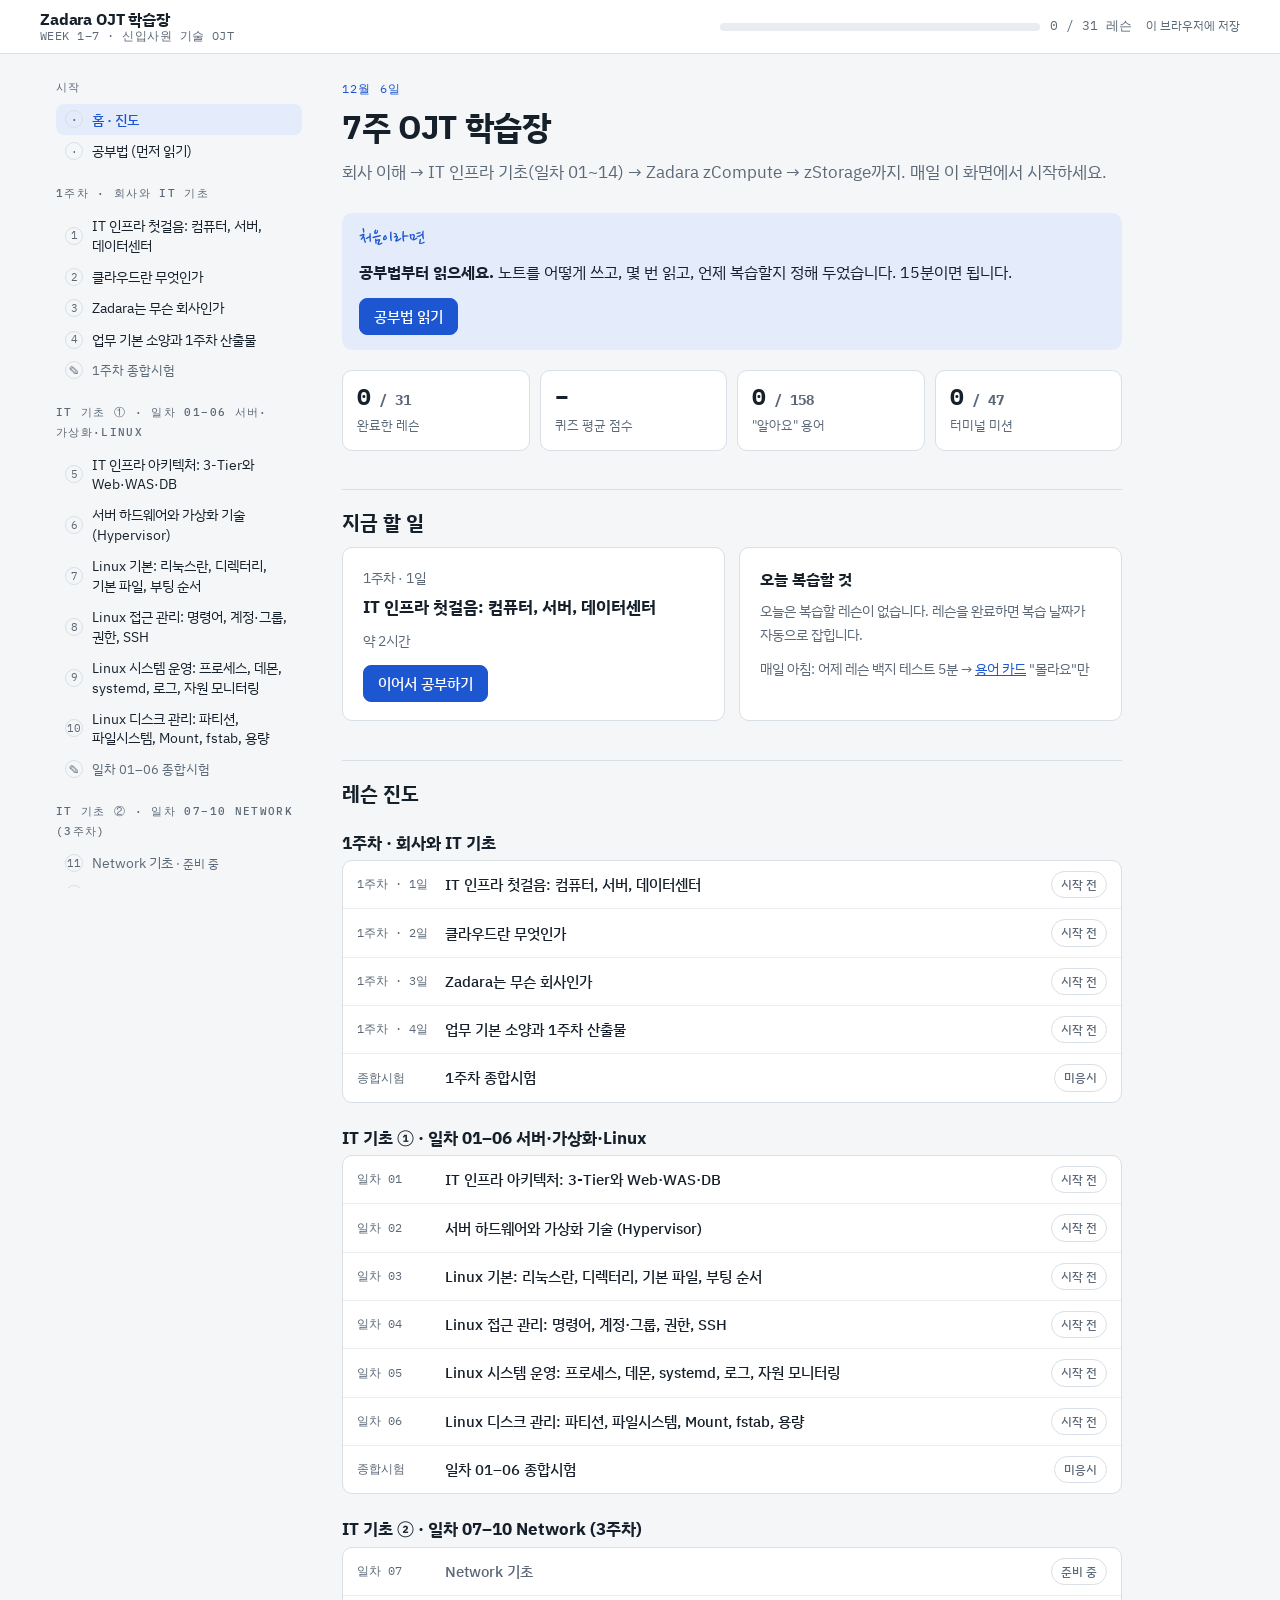
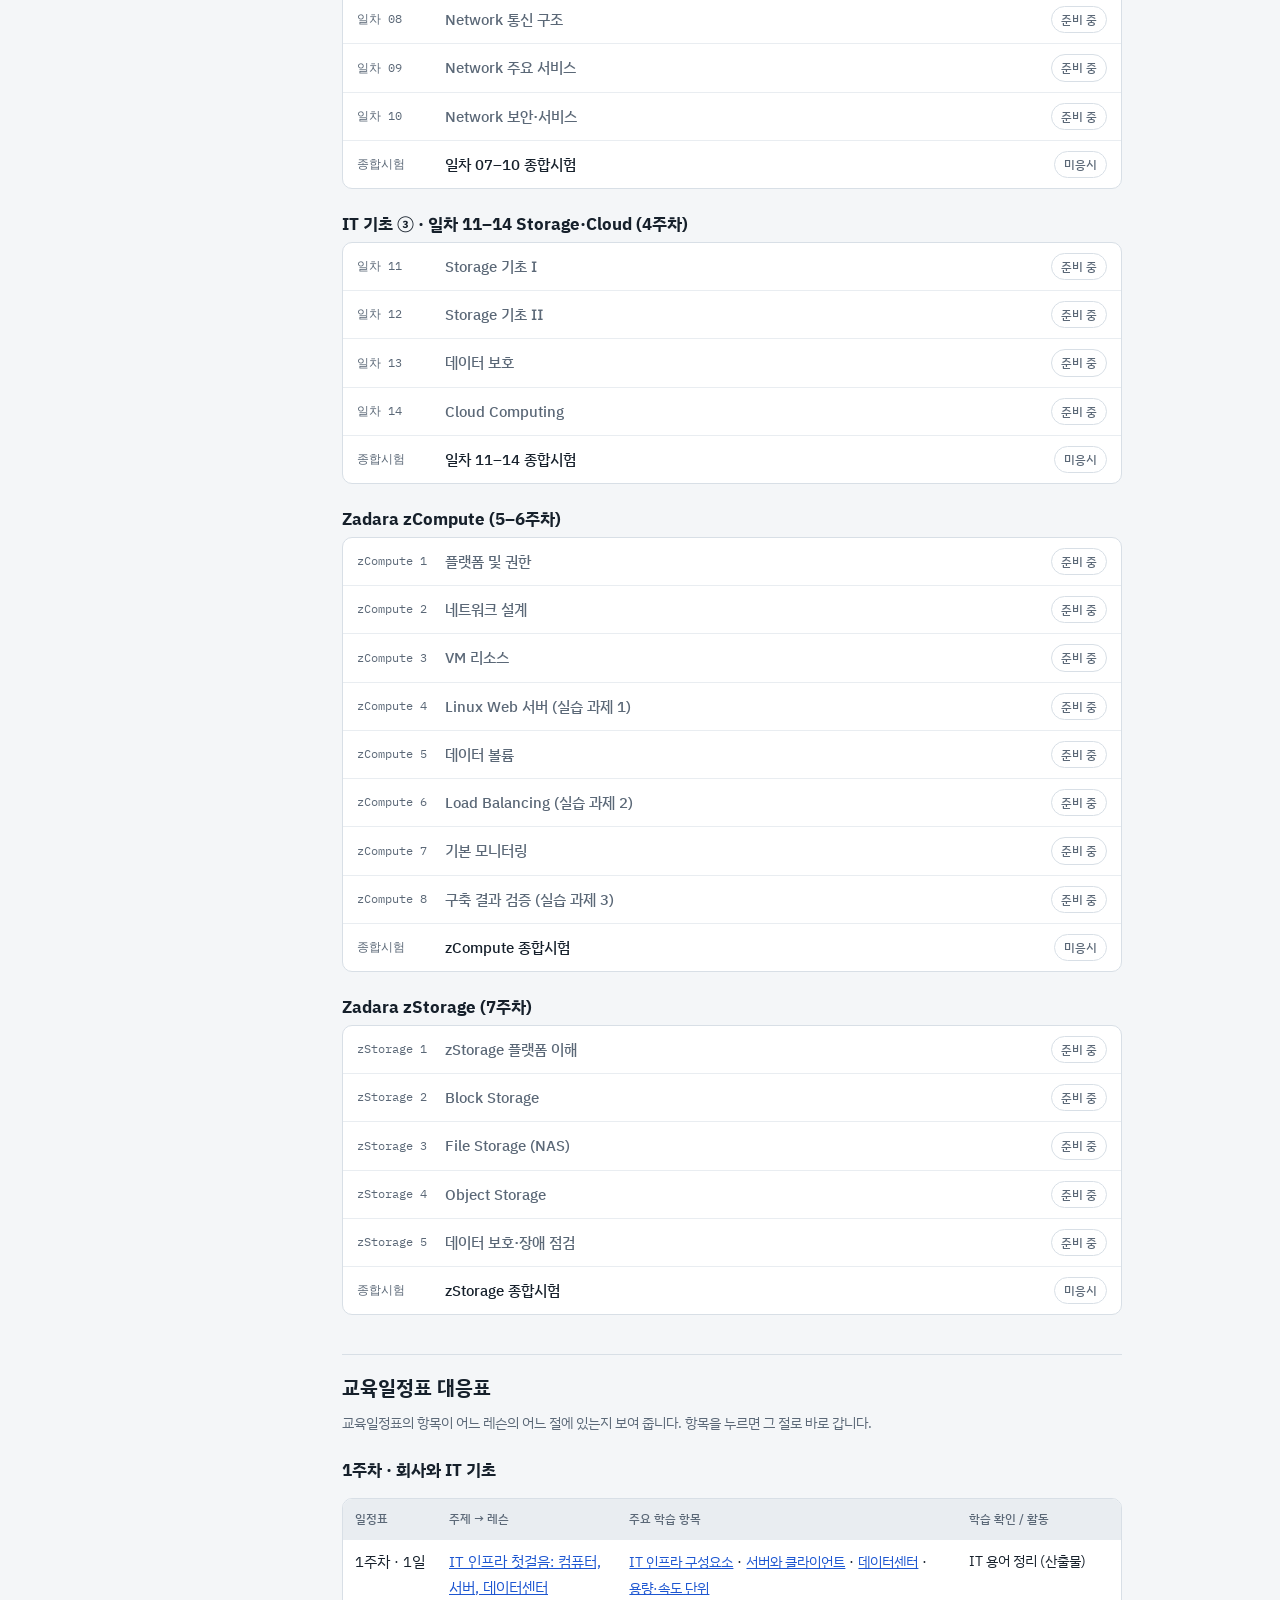
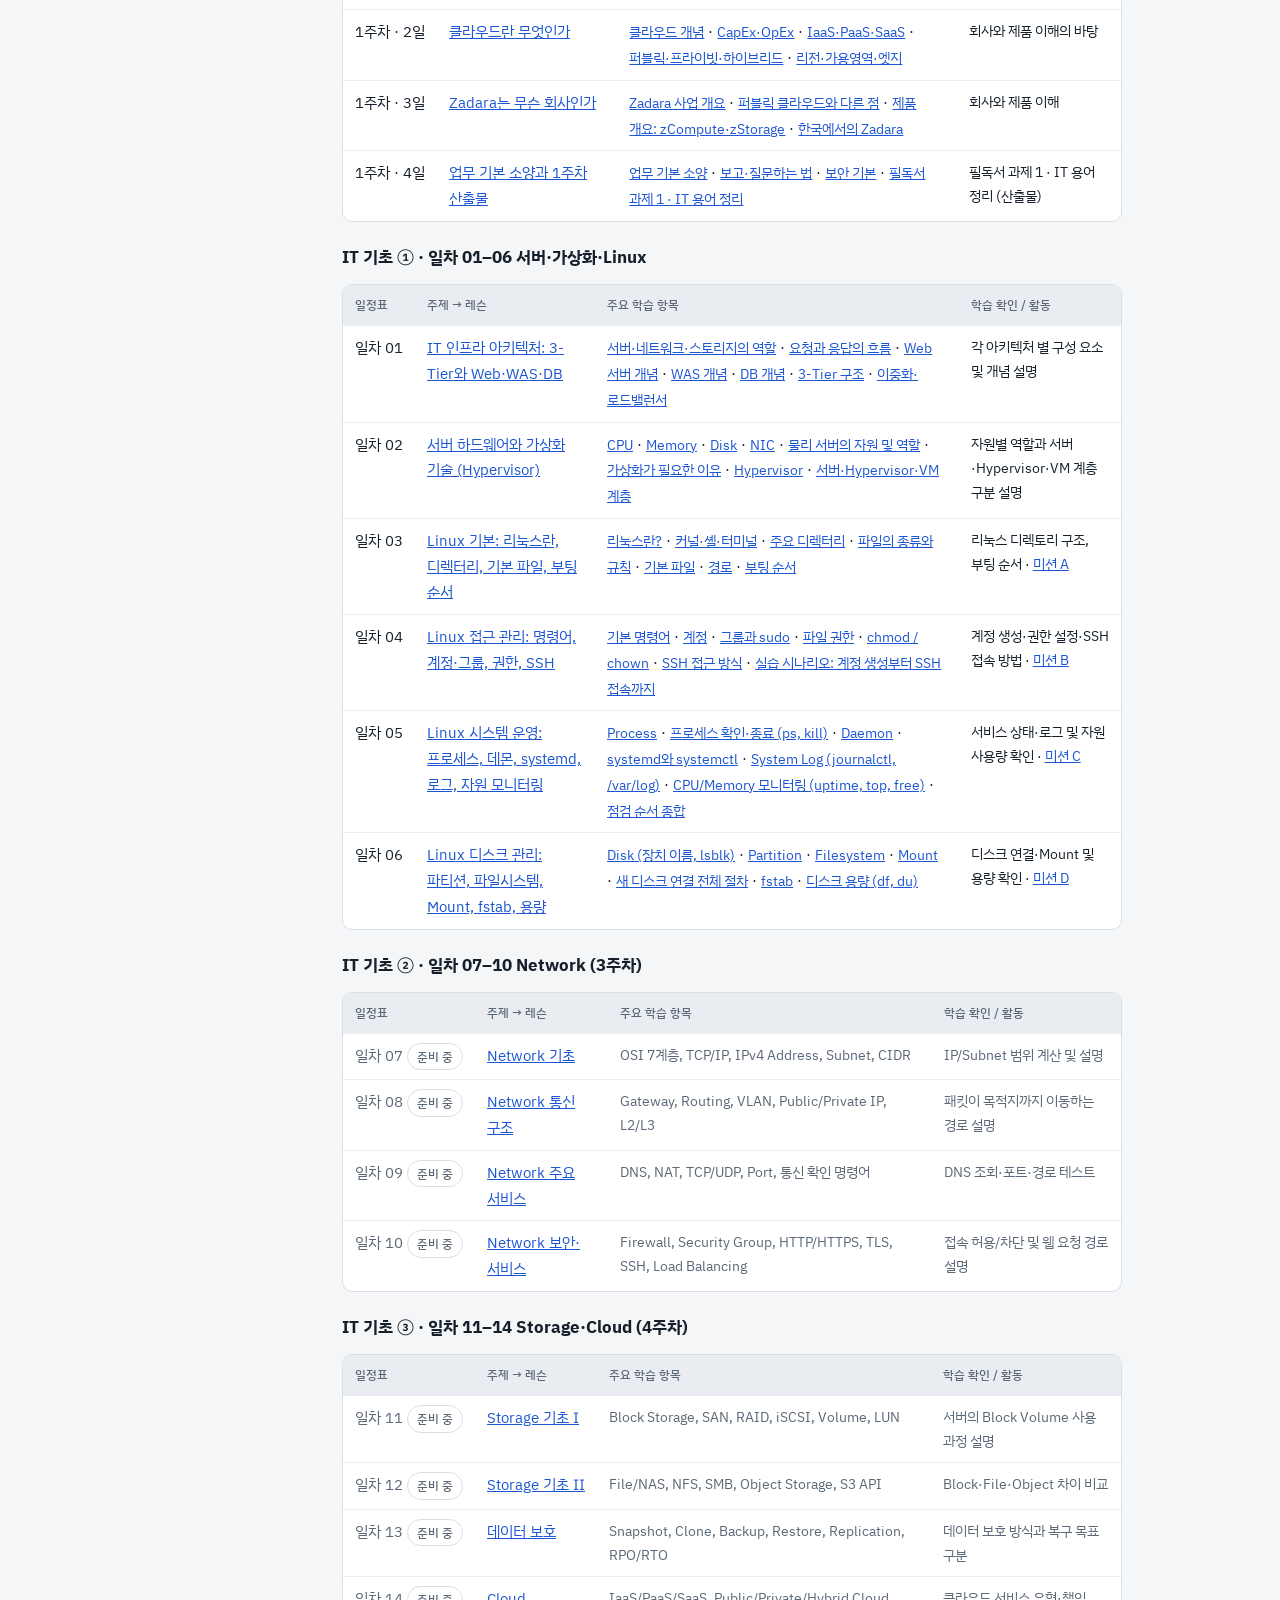
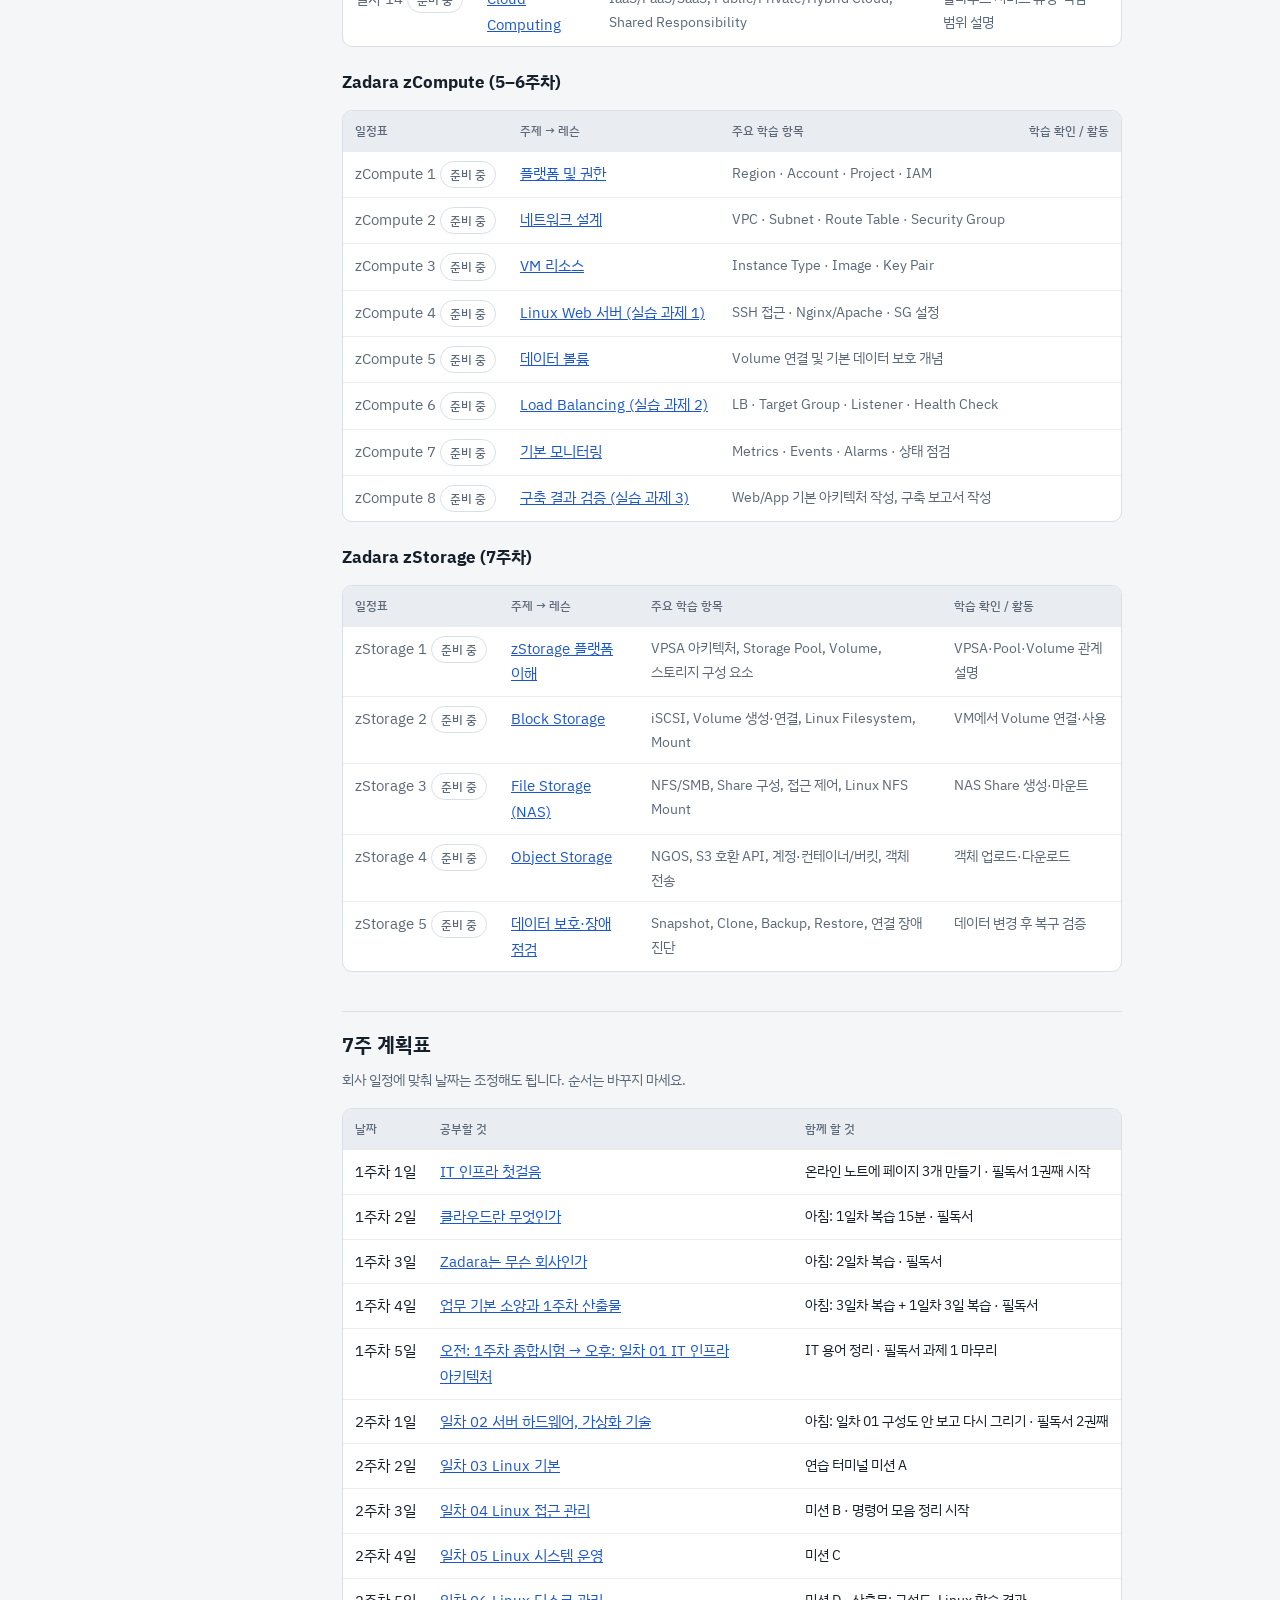
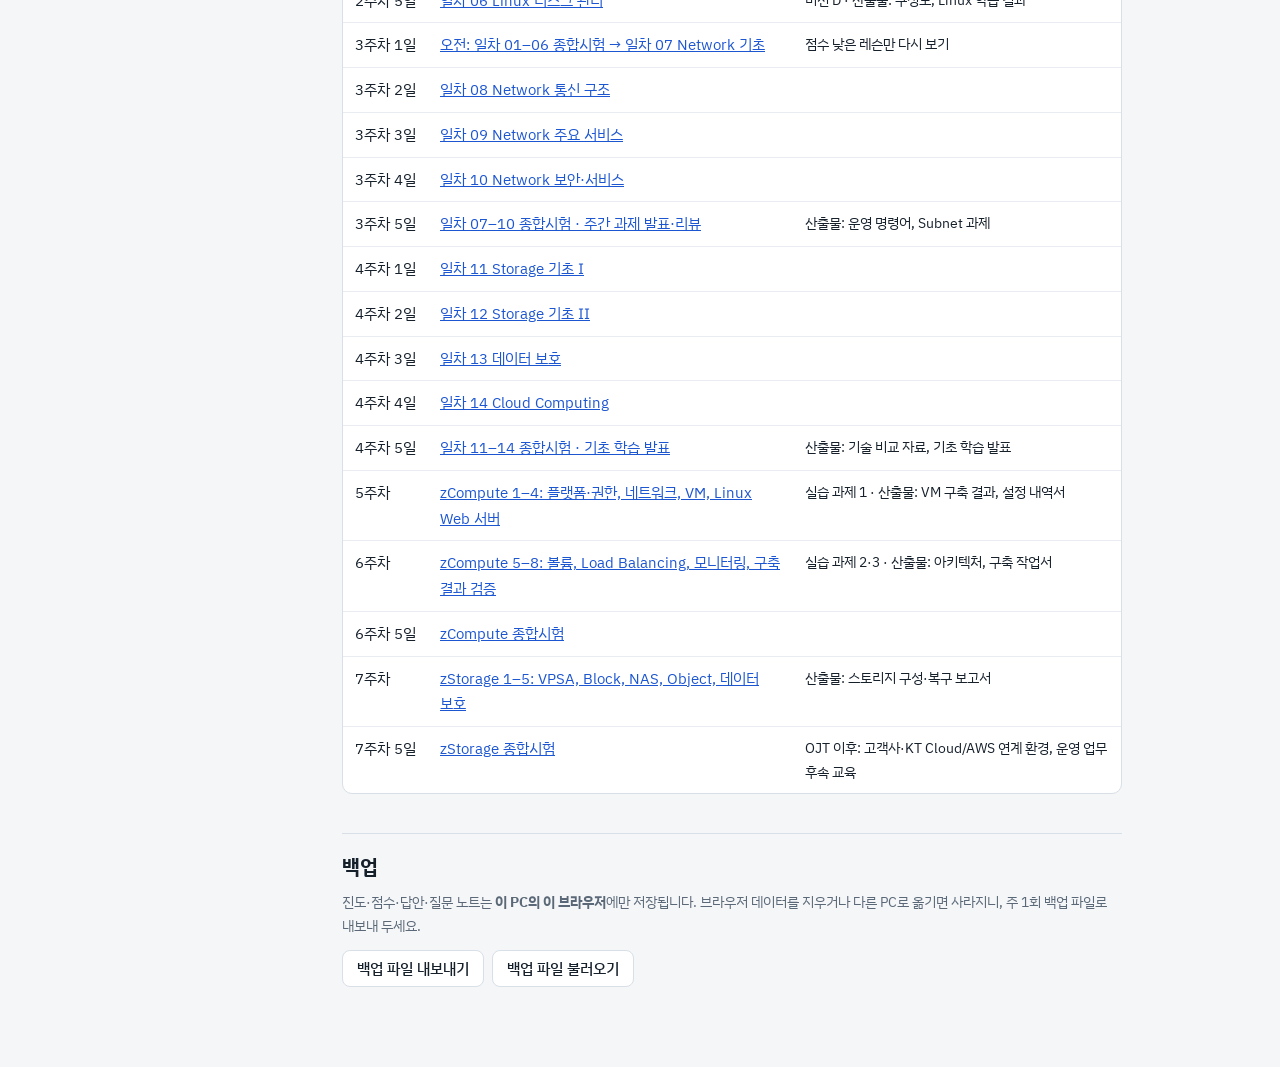
==== index.html @ 8704a00e "1단계: 7주 학습 앱 골격과 기존 레슨 10개 이전 - index.html + app/(core, home, lesson, cards, exam, qnote, widgets, t" ====
<!doctype html>
<html lang="ko">
<head>
<meta charset="utf-8">
<meta name="viewport" content="width=device-width,initial-scale=1,viewport-fit=cover">
<title>Zadara OJT 학습장</title>
<link rel="preconnect" href="https://fonts.googleapis.com">
<link rel="stylesheet" href="https://fonts.googleapis.com/css2?family=IBM+Plex+Sans+KR:wght@400;500;700&family=IBM+Plex+Mono:wght@400;500;600&family=Nanum+Pen+Script&display=swap">
<link rel="stylesheet" href="app/styles.css">
</head>
<body>
<header class="top"><div class="top-in">
  <div class="brand"><b>Zadara OJT 학습장</b><span>WEEK 1–7 · 신입사원 기술 OJT</span></div>
  <div class="prog"><div class="bar" aria-hidden="true"><i id="pbar" style="width:0%"></i></div><span class="prog-num" id="pnum">0 레슨</span></div>
  <span class="sync" id="sync">이 브라우저에 저장</span>
  <button class="menu-btn" id="menuBtn" aria-expanded="false" aria-controls="nav">목차</button>
</div></header>
<div class="shell">
  <nav id="nav" aria-label="목차"></nav>
  <main id="view"><p class="muted">불러오는 중…</p></main>
</div>
<div class="toast" id="toast" role="status" aria-live="polite"></div>

<!-- 내용: 커리큘럼 정의와 공부법. 레슨 파일(content/lessons/*.js)은 core.js가 순서대로 불러옵니다. -->
<script src="content/curriculum.js"></script>
<script src="content/guide.js"></script>
<!-- 앱 코드 -->
<script src="app/core.js"></script>
<script src="app/widgets.js"></script>
<script src="app/home.js"></script>
<script src="app/lesson.js"></script>
<script src="app/cards.js"></script>
<script src="app/exam.js"></script>
<script src="app/qnote.js"></script>
<script src="app/terminal.js"></script>
</body>
</html>
---- app/styles.css ----
/* Layout: 학습 노트 콘셉트. 왼쪽 목차(레슨 진도), 오른쪽 본문 노트. 형광펜(노랑)은 '외울 것', 파란 펜은 '내 손으로 할 것'. */
:root{
  --paper:#F4F6F8; --card:#FFFFFF; --ink:#16202B; --muted:#5B6877; --line:#D8DFE6; --line-2:#E9EDF1;
  --accent:#1D56D1; --accent-ink:#FFFFFF; --accent-soft:#E4ECFB;
  --hl:#FFE45A; --hl-soft:rgba(255,228,90,.55);
  --good:#177A43; --good-soft:#E2F3E9; --warn:#9A6100; --warn-soft:#FBF0D9; --bad:#B83236; --bad-soft:#F9E3E3;
  --term-bg:#0E151D; --term-fg:#D5E1EC; --term-dim:#7F90A2; --term-green:#7AD58C; --term-blue:#7FB0FF; --term-red:#FF8A80; --term-yellow:#F3D36B;
  --f-body:"IBM Plex Sans KR","Apple SD Gothic Neo","Malgun Gothic",system-ui,sans-serif;
  --f-mono:"IBM Plex Mono",ui-monospace,"SFMono-Regular",Consolas,monospace;
  --f-pen:"Nanum Pen Script","IBM Plex Sans KR",cursive;
  --r:10px;
}
@media (prefers-color-scheme: dark){:root:not([data-theme="light"]){
  --paper:#10151B; --card:#171E26; --ink:#E3E9EF; --muted:#9AA7B5; --line:#2A3542; --line-2:#212A35;
  --accent:#86A9FF; --accent-ink:#0B1220; --accent-soft:#1C2942;
  --hl:#E9C93A; --hl-soft:rgba(233,201,58,.30);
  --good:#6FCF95; --good-soft:#15301F; --warn:#E3B565; --warn-soft:#352A14; --bad:#FF8F8F; --bad-soft:#3A1B1C;
  color-scheme:dark;
}}
:root[data-theme="dark"]{
  --paper:#10151B; --card:#171E26; --ink:#E3E9EF; --muted:#9AA7B5; --line:#2A3542; --line-2:#212A35;
  --accent:#86A9FF; --accent-ink:#0B1220; --accent-soft:#1C2942;
  --hl:#E9C93A; --hl-soft:rgba(233,201,58,.30);
  --good:#6FCF95; --good-soft:#15301F; --warn:#E3B565; --warn-soft:#352A14; --bad:#FF8F8F; --bad-soft:#3A1B1C;
  color-scheme:dark;
}
*{box-sizing:border-box}
html,body{background:var(--paper)}
body{color:var(--ink);font-family:var(--f-body);font-size:15.5px;line-height:1.75;-webkit-font-smoothing:antialiased;word-break:keep-all;overflow-wrap:anywhere}
body::before{content:"";position:fixed;inset:0 0 auto;height:env(safe-area-inset-top,0px);z-index:30;background:var(--card)}
a{color:var(--accent)}
:focus-visible{outline:2px solid var(--accent);outline-offset:2px;border-radius:4px}
button{font:inherit;color:inherit;cursor:pointer}
code,kbd,pre{font-family:var(--f-mono);font-size:.92em}
code{background:var(--line-2);padding:.08em .38em;border-radius:5px}
mark{background:linear-gradient(transparent 52%,var(--hl-soft) 52%);color:inherit;padding:0 .1em}
h1,h2,h3{line-height:1.35;text-wrap:balance;margin:0}
h1{font-size:clamp(1.55rem,1.2rem + 1.4vw,2.05rem);font-weight:700;letter-spacing:-.01em}
h2{font-size:1.28rem;font-weight:700;margin-top:2.4rem;margin-bottom:.6rem;padding-top:1.2rem;border-top:1px solid var(--line)}
h3{font-size:1.05rem;font-weight:700;margin-top:1.5rem;margin-bottom:.3rem}
p{margin:.55rem 0}
ul,ol{padding-left:1.25rem;margin:.5rem 0}
li{margin:.22rem 0}
.muted{color:var(--muted)}
.small{font-size:.86rem}
.mono{font-family:var(--f-mono)}

/* top bar */
.top{position:sticky;top:env(safe-area-inset-top,0px);z-index:20;background:var(--card);border-bottom:1px solid var(--line);
  padding-left:max(16px,env(safe-area-inset-left,0px));padding-right:max(16px,env(safe-area-inset-right,0px));padding-block:10px}
.top-in{max-width:1200px;margin:0 auto;display:flex;align-items:center;gap:14px}
.brand{display:flex;flex-direction:column;line-height:1.2;min-width:0}
.brand b{font-size:.98rem;letter-spacing:-.01em}
.brand span{font-size:.74rem;color:var(--muted);font-family:var(--f-mono);letter-spacing:.04em}
.prog{flex:1;display:flex;align-items:center;gap:10px;min-width:0}
.bar{flex:1;height:8px;background:var(--line-2);border-radius:99px;overflow:hidden;max-width:320px;margin-left:auto}
.bar i{display:block;height:100%;background:var(--accent);border-radius:99px;transition:width .4s}
.prog-num{font-family:var(--f-mono);font-size:.82rem;color:var(--muted);font-variant-numeric:tabular-nums;white-space:nowrap}
.sync{font-size:.74rem;color:var(--muted);white-space:nowrap}
.menu-btn{display:none;border:1px solid var(--line);background:var(--card);border-radius:8px;padding:5px 11px;font-size:.88rem}

/* shell */
.shell{max-width:1200px;margin:0 auto;display:grid;grid-template-columns:250px minmax(0,1fr);gap:36px;
  padding-left:max(16px,env(safe-area-inset-left,0px));padding-right:max(16px,env(safe-area-inset-right,0px));padding-block:24px 80px}
nav#nav{position:sticky;top:calc(env(safe-area-inset-top,0px) + 70px);align-self:start;max-height:calc(100vh - 90px);overflow:auto;padding-right:4px}
.nav-g{margin-bottom:18px}
.nav-g h4{margin:0 0 6px;font-size:.7rem;letter-spacing:.12em;color:var(--muted);font-family:var(--f-mono);font-weight:500;text-transform:uppercase}
.nav-a{display:flex;align-items:center;gap:9px;padding:6px 9px;border-radius:8px;color:var(--ink);text-decoration:none;font-size:.9rem;line-height:1.35}
.nav-a:hover{background:var(--line-2)}
.nav-a.on{background:var(--accent-soft);color:var(--accent);font-weight:500}
.nav-a .dot{flex:none;width:18px;height:18px;border-radius:50%;border:1.5px solid var(--line);display:grid;place-items:center;font-size:.66rem;font-family:var(--f-mono);color:var(--muted)}
.nav-a .dot.done{background:var(--good);border-color:var(--good);color:var(--card)}
.nav-a .dot.due{border-color:var(--warn);color:var(--warn)}
main#view{min-width:0;max-width:780px}

/* generic blocks */
.eyebrow{font-family:var(--f-mono);font-size:.75rem;letter-spacing:.1em;color:var(--accent);text-transform:uppercase;margin-bottom:6px}
.lede{font-size:1.04rem;color:var(--muted);margin-top:.5rem}
.card{background:var(--card);border:1px solid var(--line);border-radius:var(--r);padding:18px 20px}
.stack-v{display:flex;flex-direction:column;gap:14px}
.grid2{display:grid;grid-template-columns:repeat(2,minmax(0,1fr));gap:14px}
.box{border-radius:var(--r);padding:14px 16px;margin:1rem 0;border:1px solid var(--line);background:var(--card)}
.box > :first-child{margin-top:0}.box > :last-child{margin-bottom:0}
.box.analogy{border-color:transparent;background:var(--accent-soft)}
.box.analogy .lbl{font-family:var(--f-pen);font-size:1.35rem;color:var(--accent);line-height:1;display:block;margin-bottom:4px}
.box.warn{background:var(--warn-soft);border-color:transparent}
.box.warn .lbl{color:var(--warn);font-weight:700}
.box.mem{background:var(--card);border:1.5px dashed var(--hl)}
.box.mem .lbl{display:inline-block;background:var(--hl);color:#2B2300;font-weight:700;font-size:.8rem;padding:1px 8px;border-radius:4px;margin-bottom:4px}
.lbl{font-size:.82rem}
.btn{display:inline-flex;align-items:center;gap:6px;border:1px solid var(--line);background:var(--card);border-radius:8px;padding:8px 14px;font-size:.92rem;font-weight:500;text-decoration:none;color:var(--ink);line-height:1.3}
.btn:hover{border-color:var(--accent)}
.btn.pri{background:var(--accent);border-color:var(--accent);color:var(--accent-ink)}
.btn.pri:hover{filter:brightness(1.08)}
.btn.sm{padding:5px 10px;font-size:.84rem}
.btn:disabled{opacity:.45;cursor:not-allowed}
.btn-row{display:flex;flex-wrap:wrap;gap:8px;margin-top:12px}
.chip{display:inline-flex;align-items:center;gap:4px;font-size:.76rem;padding:2px 9px;border-radius:99px;border:1px solid var(--line);color:var(--muted);white-space:nowrap;font-weight:500}
.chip.good{background:var(--good-soft);color:var(--good);border-color:transparent}
.chip.warn{background:var(--warn-soft);color:var(--warn);border-color:transparent}
.chip.bad{background:var(--bad-soft);color:var(--bad);border-color:transparent}
.chip.acc{background:var(--accent-soft);color:var(--accent);border-color:transparent}
.tbl-wrap{overflow-x:auto;margin:1rem 0;border:1px solid var(--line);border-radius:var(--r);background:var(--card)}
table{border-collapse:collapse;width:100%;font-size:.92rem}
th,td{text-align:left;padding:9px 12px;border-bottom:1px solid var(--line-2);vertical-align:top}
th{font-size:.78rem;color:var(--muted);font-weight:500;background:var(--line-2);white-space:nowrap}
tr:last-child td{border-bottom:none}
td code{white-space:nowrap}
pre.code{background:var(--card);border:1px solid var(--line);border-radius:var(--r);padding:12px 14px;overflow-x:auto;line-height:1.6;margin:1rem 0}
pre.code .c{color:var(--muted)}

/* terms preview */
.terms{display:grid;grid-template-columns:minmax(0,1fr);gap:0;border:1px solid var(--line);border-radius:var(--r);background:var(--card);overflow:hidden}
.term{display:grid;grid-template-columns:180px minmax(0,1fr);gap:14px;padding:10px 16px;border-bottom:1px solid var(--line-2)}
.term:last-child{border-bottom:none}
.term dt{font-weight:700}
.term dt small{display:block;font-weight:400;color:var(--muted);font-family:var(--f-mono);font-size:.74rem}
.term dd{margin:0}

/* steps (real sequence) */
.steps{display:flex;flex-wrap:wrap;gap:6px;margin:16px 0 4px;padding:0;list-style:none;counter-reset:s}
.steps li{counter-increment:s;margin:0}
.steps a{display:inline-flex;align-items:center;gap:6px;font-size:.82rem;padding:4px 10px 4px 5px;border-radius:99px;background:var(--card);border:1px solid var(--line);text-decoration:none;color:var(--ink)}
.steps a::before{content:counter(s);width:18px;height:18px;border-radius:50%;background:var(--accent-soft);color:var(--accent);display:grid;place-items:center;font-size:.7rem;font-family:var(--f-mono)}

/* diagrams */
.flow{display:flex;flex-wrap:wrap;align-items:stretch;gap:8px;margin:1.1rem 0;overflow-x:auto}
.flow .n{flex:1 1 110px;min-width:96px;background:var(--card);border:1.5px solid var(--line);border-radius:9px;padding:9px 10px;text-align:center;font-size:.88rem;line-height:1.4}
.flow .n b{display:block;font-size:.95rem}
.flow .n small{color:var(--muted);font-size:.76rem}
.flow .n.k{border-color:var(--accent)}
.flow .ar{align-self:center;color:var(--muted);font-family:var(--f-mono);flex:none}
.layers{display:flex;flex-direction:column;gap:4px;margin:1.1rem 0;max-width:520px}
.layers div{border-radius:7px;padding:8px 12px;font-size:.9rem;display:flex;justify-content:space-between;gap:10px;border:1px solid var(--line);background:var(--card)}
.layers div span{color:var(--muted);font-size:.8rem;text-align:right}
.layers .l1{background:var(--accent-soft);border-color:transparent}
.layers .l0{background:var(--line-2)}
.zones{display:grid;grid-template-columns:repeat(3,minmax(0,1fr));gap:8px;margin:1.1rem 0}
.zones > div{border:1.5px dashed var(--line);border-radius:10px;padding:10px;font-size:.86rem}
.zones h5{margin:0 0 6px;font-size:.78rem;color:var(--muted);font-family:var(--f-mono);font-weight:500;letter-spacing:.04em}
.tree{font-family:var(--f-mono);font-size:.86rem;line-height:1.7;background:var(--card);border:1px solid var(--line);border-radius:var(--r);padding:12px 16px;overflow-x:auto;white-space:pre;margin:1rem 0}
.tree .d{color:var(--accent);font-weight:600}
.tree .c{color:var(--muted)}
.perm-anat{font-family:var(--f-mono);font-size:1.15rem;display:flex;flex-wrap:wrap;gap:3px;margin:1rem 0}
.perm-anat span{padding:6px 8px;border-radius:6px;text-align:center;line-height:1.2}
.perm-anat span small{display:block;font-family:var(--f-body);font-size:.68rem;color:var(--muted);margin-top:3px}
.pa-t{background:var(--line-2)}.pa-u{background:var(--accent-soft)}.pa-g{background:var(--good-soft)}.pa-o{background:var(--warn-soft)}.pa-r{background:var(--card);border:1px solid var(--line)}

/* summary */
.sum{background:var(--card);border:1px solid var(--line);border-radius:var(--r);padding:16px 18px;position:relative}
.sum .pen{font-family:var(--f-pen);font-size:1.5rem;color:var(--accent);line-height:1}
.sum ol{margin-top:8px}

/* quiz */
.q{background:var(--card);border:1px solid var(--line);border-radius:var(--r);padding:14px 16px;margin:12px 0}
.q-h{display:flex;gap:10px;font-weight:500}
.q-h .qn{font-family:var(--f-mono);color:var(--muted);flex:none;font-size:.86rem;padding-top:2px}
.opts{display:flex;flex-direction:column;gap:6px;margin-top:10px}
.opt{text-align:left;background:var(--paper);border:1.5px solid var(--line);border-radius:8px;padding:8px 12px;font-size:.93rem;line-height:1.5}
.opt:hover:not(:disabled){border-color:var(--accent)}
.opt.sel{border-color:var(--accent);background:var(--accent-soft)}
.opt.ok{border-color:var(--good);background:var(--good-soft)}
.opt.no{border-color:var(--bad);background:var(--bad-soft)}
.opt:disabled{cursor:default;color:var(--ink)}
.expl{margin-top:10px;font-size:.9rem;padding:9px 12px;border-radius:8px;background:var(--line-2)}
.expl b.ok{color:var(--good)}.expl b.no{color:var(--bad)}
.score{display:flex;align-items:center;gap:16px;flex-wrap:wrap}
.score .big{font-family:var(--f-mono);font-size:2rem;font-weight:600;font-variant-numeric:tabular-nums}

/* essay */
.es textarea{width:100%;min-height:92px;margin-top:10px;border:1px solid var(--line);border-radius:8px;padding:10px 12px;font:inherit;font-size:.93rem;background:var(--paper);color:var(--ink);resize:vertical}
.model{margin-top:10px;padding:10px 14px;border-left:3px solid var(--accent);background:var(--accent-soft);border-radius:0 8px 8px 0;font-size:.92rem}
.grade{display:flex;flex-wrap:wrap;gap:6px;margin-top:10px;align-items:center}
.grade button{border:1.5px solid var(--line);background:var(--card);border-radius:8px;padding:5px 11px;font-size:.85rem}
.grade button.on.g2{border-color:var(--good);background:var(--good-soft);color:var(--good)}
.grade button.on.g1{border-color:var(--warn);background:var(--warn-soft);color:var(--warn)}
.grade button.on.g0{border-color:var(--bad);background:var(--bad-soft);color:var(--bad)}

/* completion */
.done-box{border:2px solid var(--line);border-radius:12px;padding:18px;background:var(--card)}
.cond{display:flex;align-items:flex-start;gap:10px;padding:6px 0}
.cond .ck{flex:none;width:22px;height:22px;border-radius:6px;border:1.5px solid var(--line);display:grid;place-items:center;font-size:.8rem;margin-top:2px}
.cond.ok .ck{background:var(--good);border-color:var(--good);color:var(--card)}
.cond label{cursor:pointer}
.pager{display:flex;justify-content:space-between;gap:10px;margin-top:28px;flex-wrap:wrap}

/* home */
.hero-h{display:flex;justify-content:space-between;gap:16px;flex-wrap:wrap;align-items:flex-end}
.lesson-list{display:flex;flex-direction:column;border:1px solid var(--line);border-radius:var(--r);background:var(--card);overflow:hidden}
.lrow{display:grid;grid-template-columns:76px minmax(0,1fr) auto;gap:12px;align-items:center;padding:10px 14px;border-bottom:1px solid var(--line-2);text-decoration:none;color:var(--ink)}
.lrow:last-child{border-bottom:none}
.lrow:hover{background:var(--line-2)}
.lrow .wk{font-family:var(--f-mono);font-size:.74rem;color:var(--muted)}
.lrow .tt{font-weight:500;font-size:.94rem;line-height:1.4}
.lrow .meta{display:flex;gap:6px;flex-wrap:wrap;justify-content:flex-end}
.stat-row{display:grid;grid-template-columns:repeat(4,minmax(0,1fr));gap:10px}
.stat{background:var(--card);border:1px solid var(--line);border-radius:var(--r);padding:12px 14px}
.stat b{display:block;font-family:var(--f-mono);font-size:1.45rem;font-variant-numeric:tabular-nums;line-height:1.2}
.stat span{font-size:.8rem;color:var(--muted)}

/* flashcards */
.fc{min-height:230px;border:1px solid var(--line);border-radius:14px;background:var(--card);display:flex;flex-direction:column;justify-content:center;align-items:center;text-align:center;padding:28px 22px;cursor:pointer;position:relative;transition:transform .25s}
.fc .side{font-family:var(--f-mono);font-size:.72rem;color:var(--muted);position:absolute;top:12px;left:14px;letter-spacing:.08em}
.fc .from{position:absolute;top:12px;right:14px}
.fc .front{font-size:1.6rem;font-weight:700}
.fc .back{font-size:1.02rem;max-width:560px}
.fc.flipped{border-color:var(--accent)}
.fc-actions{display:grid;grid-template-columns:repeat(3,minmax(0,1fr));gap:8px;margin-top:12px}
.fc-actions button{border:1.5px solid var(--line);border-radius:10px;background:var(--card);padding:10px 6px;font-weight:500;font-size:.92rem}
.fc-actions .k0{color:var(--bad)}.fc-actions .k1{color:var(--warn)}.fc-actions .k2{color:var(--good)}
.fc-actions button:hover{border-color:currentColor}
.seg{display:inline-flex;flex-wrap:wrap;gap:4px;background:var(--line-2);padding:3px;border-radius:9px}
.seg button{border:none;background:transparent;border-radius:7px;padding:5px 10px;font-size:.84rem;color:var(--muted)}
.seg button.on{background:var(--card);color:var(--ink);box-shadow:0 1px 2px rgba(0,0,0,.08)}
select,input[type=text],input[type=search]{font:inherit;font-size:.9rem;border:1px solid var(--line);border-radius:8px;padding:6px 10px;background:var(--card);color:var(--ink);max-width:100%}
.gl-list{border:1px solid var(--line);border-radius:var(--r);background:var(--card);max-height:460px;overflow:auto}
.gl-item{display:grid;grid-template-columns:170px minmax(0,1fr) auto;gap:12px;padding:8px 14px;border-bottom:1px solid var(--line-2);font-size:.9rem}
.gl-item:last-child{border-bottom:none}
.gl-item b{font-weight:700}

/* terminal (always dark, like a real console) */
.term-wrap{display:grid;grid-template-columns:minmax(0,1fr) 290px;gap:16px;align-items:start}
.tty{background:var(--term-bg);color:var(--term-fg);border-radius:12px;font-family:var(--f-mono);font-size:.86rem;line-height:1.55;height:460px;display:flex;flex-direction:column;overflow:hidden;border:1px solid #233142}
.tty-bar{display:flex;align-items:center;gap:6px;padding:8px 12px;background:#16212C;color:var(--term-dim);font-size:.74rem}
.tty-bar i{width:9px;height:9px;border-radius:50%;background:#33475B;display:inline-block}
.tty-out{flex:1;overflow:auto;padding:10px 14px;white-space:pre;tab-size:8}
.term-wrap .missions{max-height:560px;overflow:auto}
.tty-in{display:flex;gap:8px;padding:0 14px 12px}
.tty-in input{flex:1;min-width:0;background:transparent;border:none;outline:none;color:var(--term-fg);font:inherit;caret-color:var(--term-green);padding:0}
.t-p{color:var(--term-green)}.t-d{color:var(--term-blue);font-weight:600}.t-e{color:var(--term-red)}.t-y{color:var(--term-yellow)}.t-m{color:var(--term-dim)}
.missions{background:var(--card);border:1px solid var(--line);border-radius:12px;padding:14px}
.mi{display:flex;gap:9px;padding:7px 0;border-bottom:1px solid var(--line-2);font-size:.88rem;line-height:1.5}
.mi:last-child{border-bottom:none}
.mi .ck{flex:none;width:20px;height:20px;border-radius:50%;border:1.5px solid var(--line);display:grid;place-items:center;font-size:.7rem;margin-top:1px;font-family:var(--f-mono);color:var(--muted)}
.mi.ok .ck{background:var(--good);border-color:var(--good);color:var(--card)}
.mi.cur{font-weight:500}
.mi.cur .ck{border-color:var(--accent);color:var(--accent)}
.mi.todo{color:var(--muted)}
.hint{font-size:.8rem;color:var(--muted);margin-top:3px;font-weight:400}
.hint code{font-size:.82rem}

/* perm calc */
.pc{background:var(--card);border:1px solid var(--line);border-radius:var(--r);padding:14px 16px;margin:1rem 0}
.pc-grid{display:grid;grid-template-columns:auto repeat(3,52px) auto;gap:6px 8px;align-items:center;font-size:.9rem}
.pc-grid .h{font-size:.76rem;color:var(--muted);text-align:center;font-family:var(--f-mono)}
.pc-grid label{display:grid;place-items:center;height:34px;border:1.5px solid var(--line);border-radius:7px;cursor:pointer;font-family:var(--f-mono)}
.pc-grid input{position:absolute;opacity:0;pointer-events:none}
.pc-grid label.on{background:var(--accent);border-color:var(--accent);color:var(--accent-ink)}
.pc-grid .num{font-family:var(--f-mono);font-size:1.1rem;font-weight:600;text-align:center;min-width:28px}
.pc-out{font-family:var(--f-mono);font-size:1.3rem;margin-top:10px;display:flex;gap:18px;flex-wrap:wrap;align-items:baseline}
.pc-out small{font-family:var(--f-body);font-size:.8rem;color:var(--muted)}

/* exam */
.exam-q .opt{display:flex;gap:8px;align-items:flex-start}
.res-l{display:grid;grid-template-columns:minmax(0,1fr) 60px 120px;gap:10px;align-items:center;padding:6px 0;border-bottom:1px solid var(--line-2);font-size:.9rem}
.mini-bar{height:7px;background:var(--line-2);border-radius:99px;overflow:hidden}
.mini-bar i{display:block;height:100%;background:var(--good)}

/* qnote */
.qn-item{background:var(--card);border:1px solid var(--line);border-radius:var(--r);padding:12px 14px;display:flex;flex-direction:column;gap:6px}
.qn-item.done{opacity:.7}
.qn-item textarea{width:100%;border:1px solid var(--line);border-radius:7px;padding:7px 10px;font:inherit;font-size:.9rem;background:var(--paper);color:var(--ink);min-height:44px;resize:vertical}

.toast{position:fixed;left:50%;bottom:calc(20px + env(safe-area-inset-bottom,0px));transform:translateX(-50%);background:var(--ink);color:var(--paper);padding:9px 16px;border-radius:9px;font-size:.88rem;z-index:50;opacity:0;pointer-events:none;transition:opacity .2s}
.toast.show{opacity:1}
.src{font-size:.82rem;color:var(--muted)}
.src a{color:var(--muted)}

@media (max-width:880px){
  .shell{grid-template-columns:minmax(0,1fr);gap:16px;padding-block:14px 70px}
  nav#nav{position:static;max-height:none;display:none;background:var(--card);border:1px solid var(--line);border-radius:var(--r);padding:12px}
  nav#nav.open{display:block}
  .menu-btn{display:inline-block}
  .bar{max-width:none}
  .sync{display:none}
  .term-wrap{grid-template-columns:minmax(0,1fr)}
  .stat-row{grid-template-columns:repeat(2,minmax(0,1fr))}
}
@media (max-width:560px){
  .term{grid-template-columns:minmax(0,1fr);gap:2px}
  .grid2{grid-template-columns:minmax(0,1fr)}
  .zones{grid-template-columns:minmax(0,1fr)}
  .lrow{grid-template-columns:minmax(0,1fr)}
  .lrow .meta{justify-content:flex-start}
  .gl-item{grid-template-columns:minmax(0,1fr)}
  .flow{flex-direction:column}
  .flow .ar{transform:rotate(90deg)}
  .res-l{grid-template-columns:minmax(0,1fr) 50px}
  .res-l .mini-bar{display:none}
  .prog-num{display:none}
  .tty{height:400px}
}
@media (prefers-reduced-motion:reduce){*{transition:none!important;animation:none!important}}

/* ---------- 7주 앱 추가분 ---------- */
body{margin:0}
[hidden]{display:none!important}
.nav-a.soon{color:var(--muted)}
.nav-a.soon span:last-child::after{content:" · 준비 중";font-size:.74rem}
.nav-a.exam{font-size:.84rem;color:var(--muted)}
.nav-a.exam.on{color:var(--accent)}
.lrow.soon .tt,.soon-row td{color:var(--muted)}
h3 + .lesson-list{margin-top:6px}
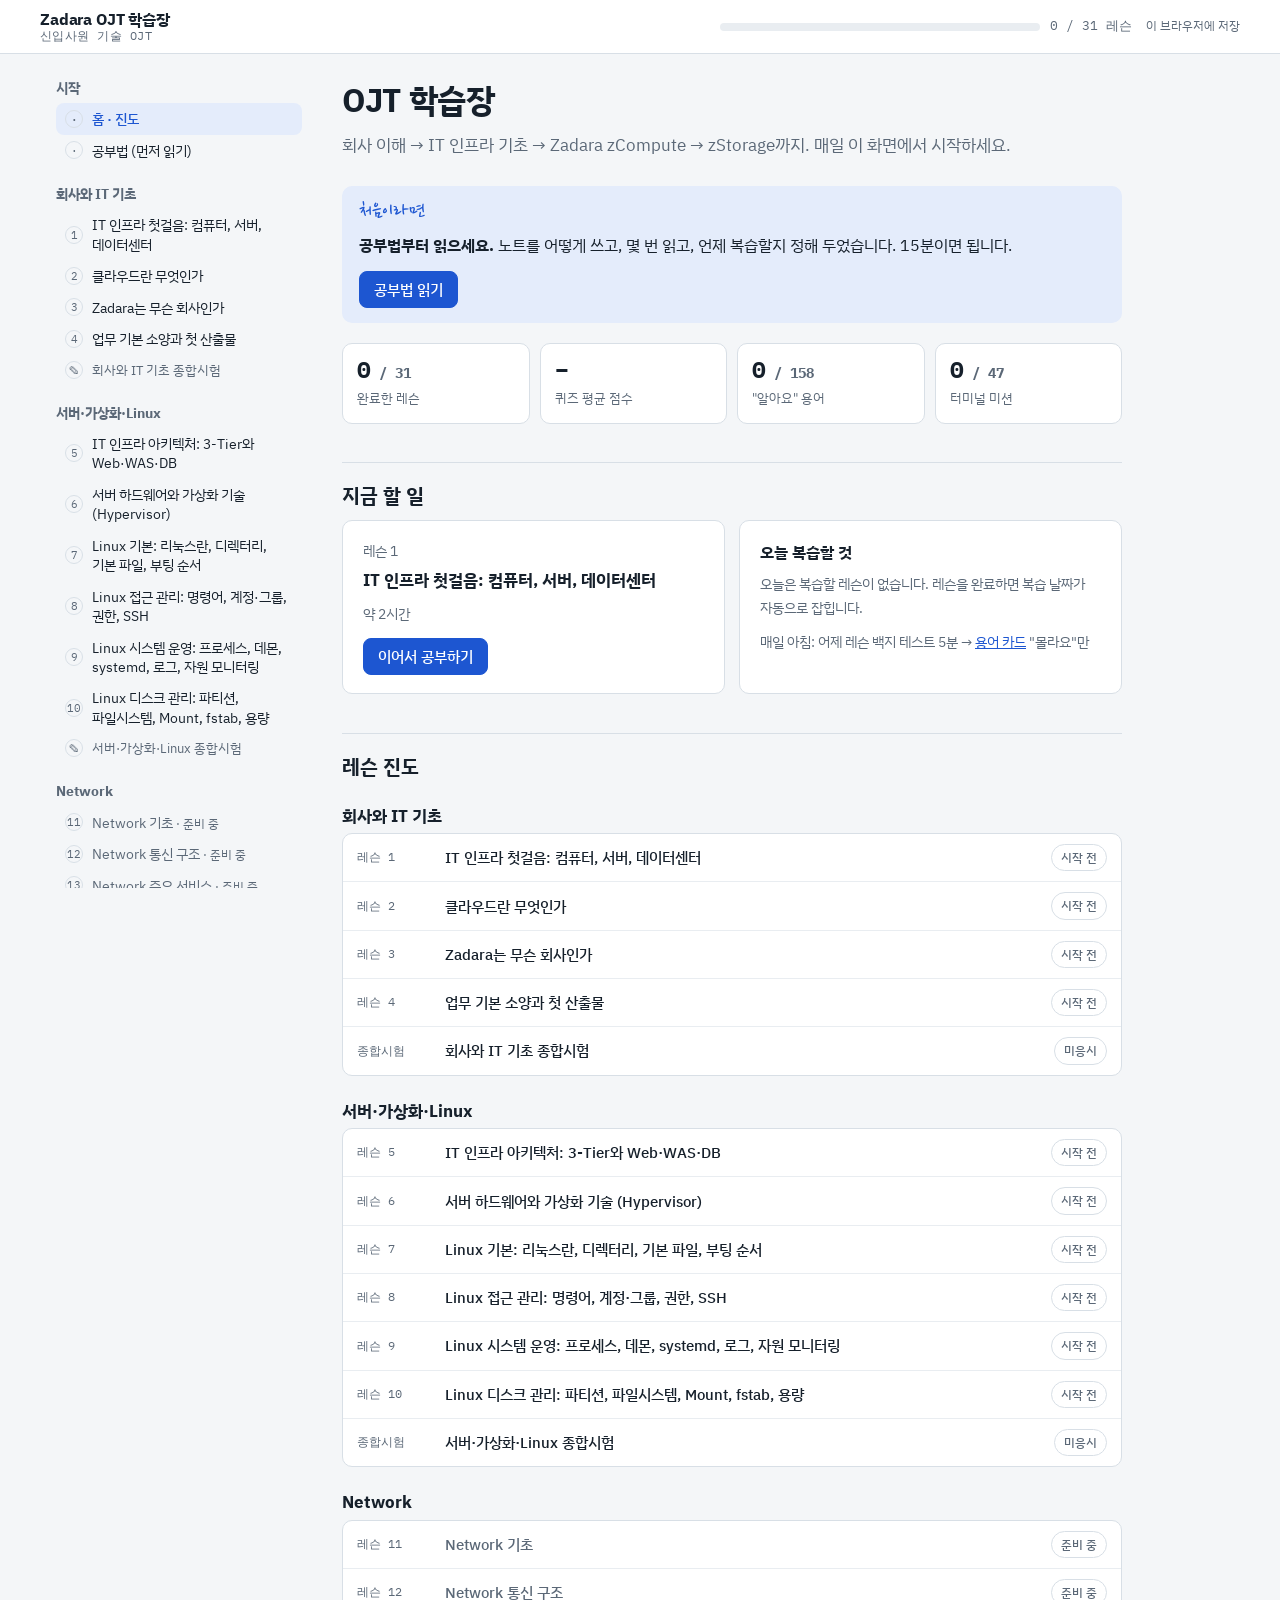
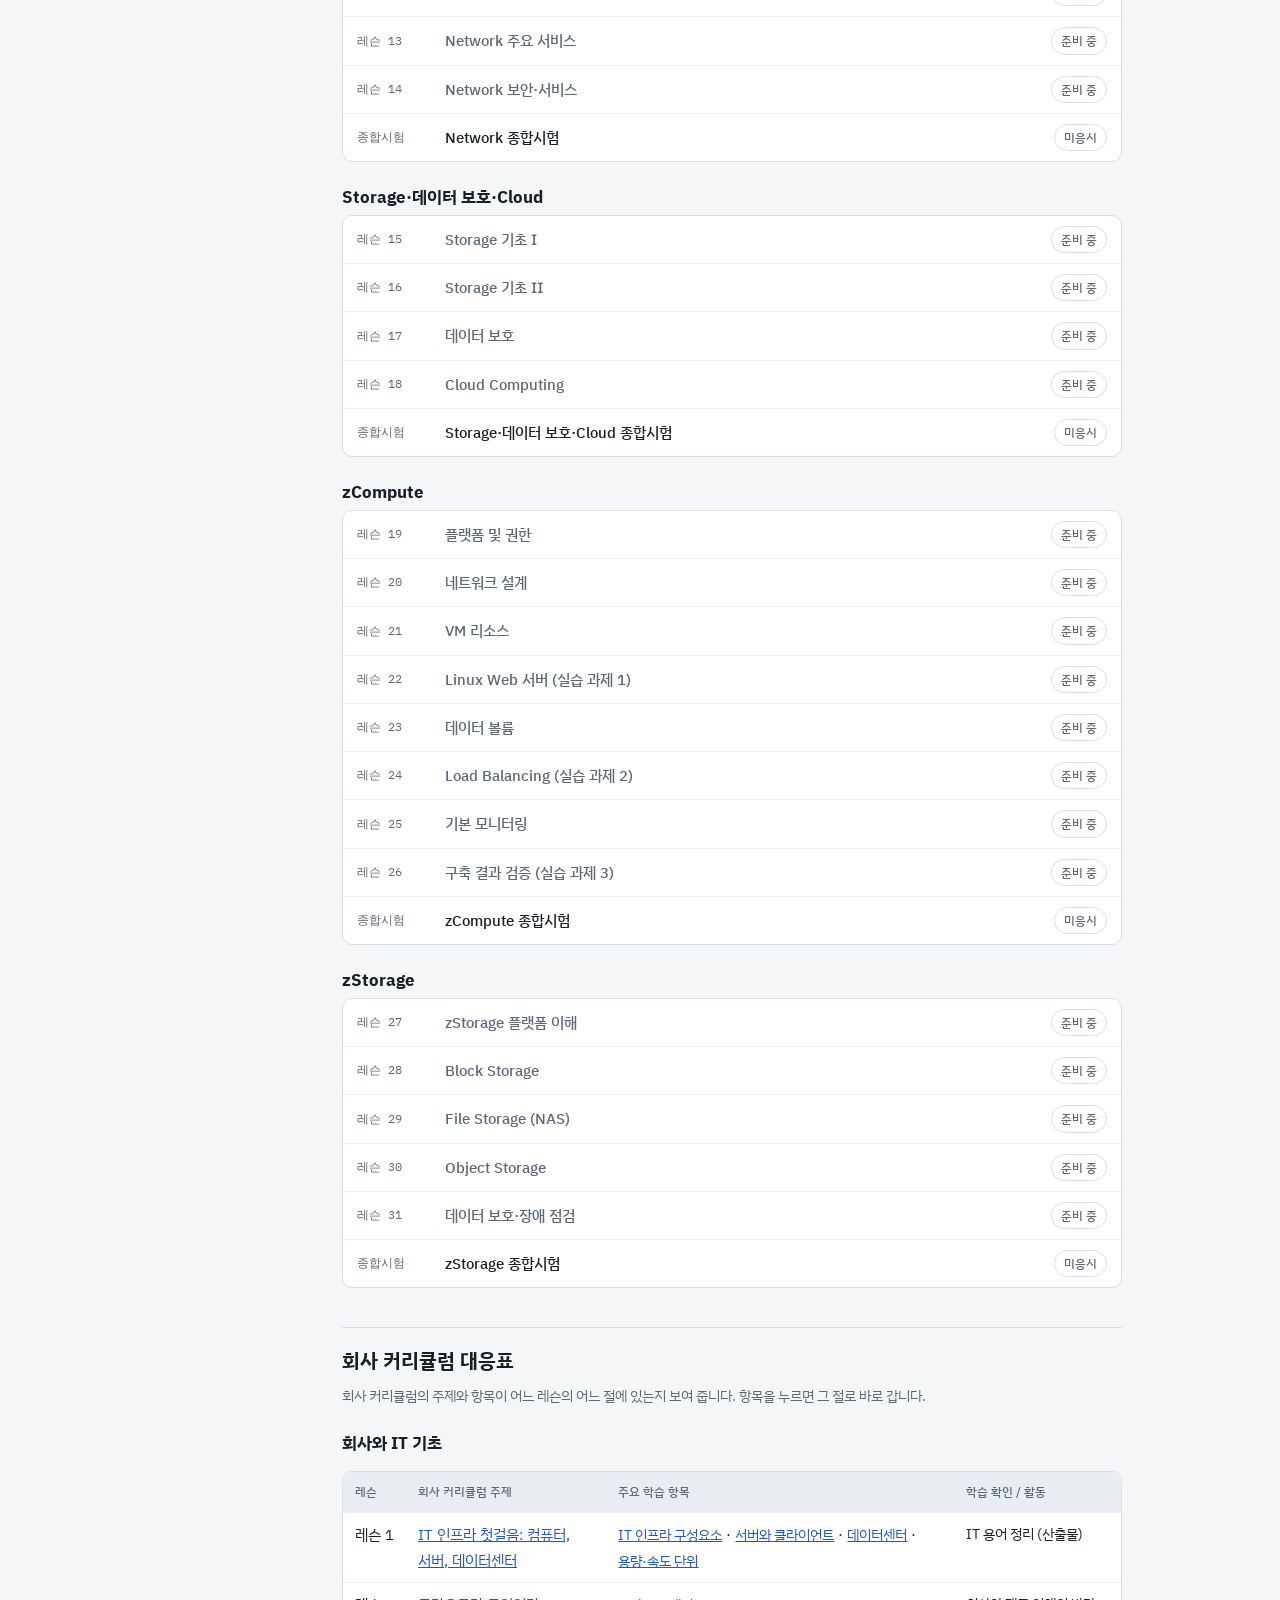
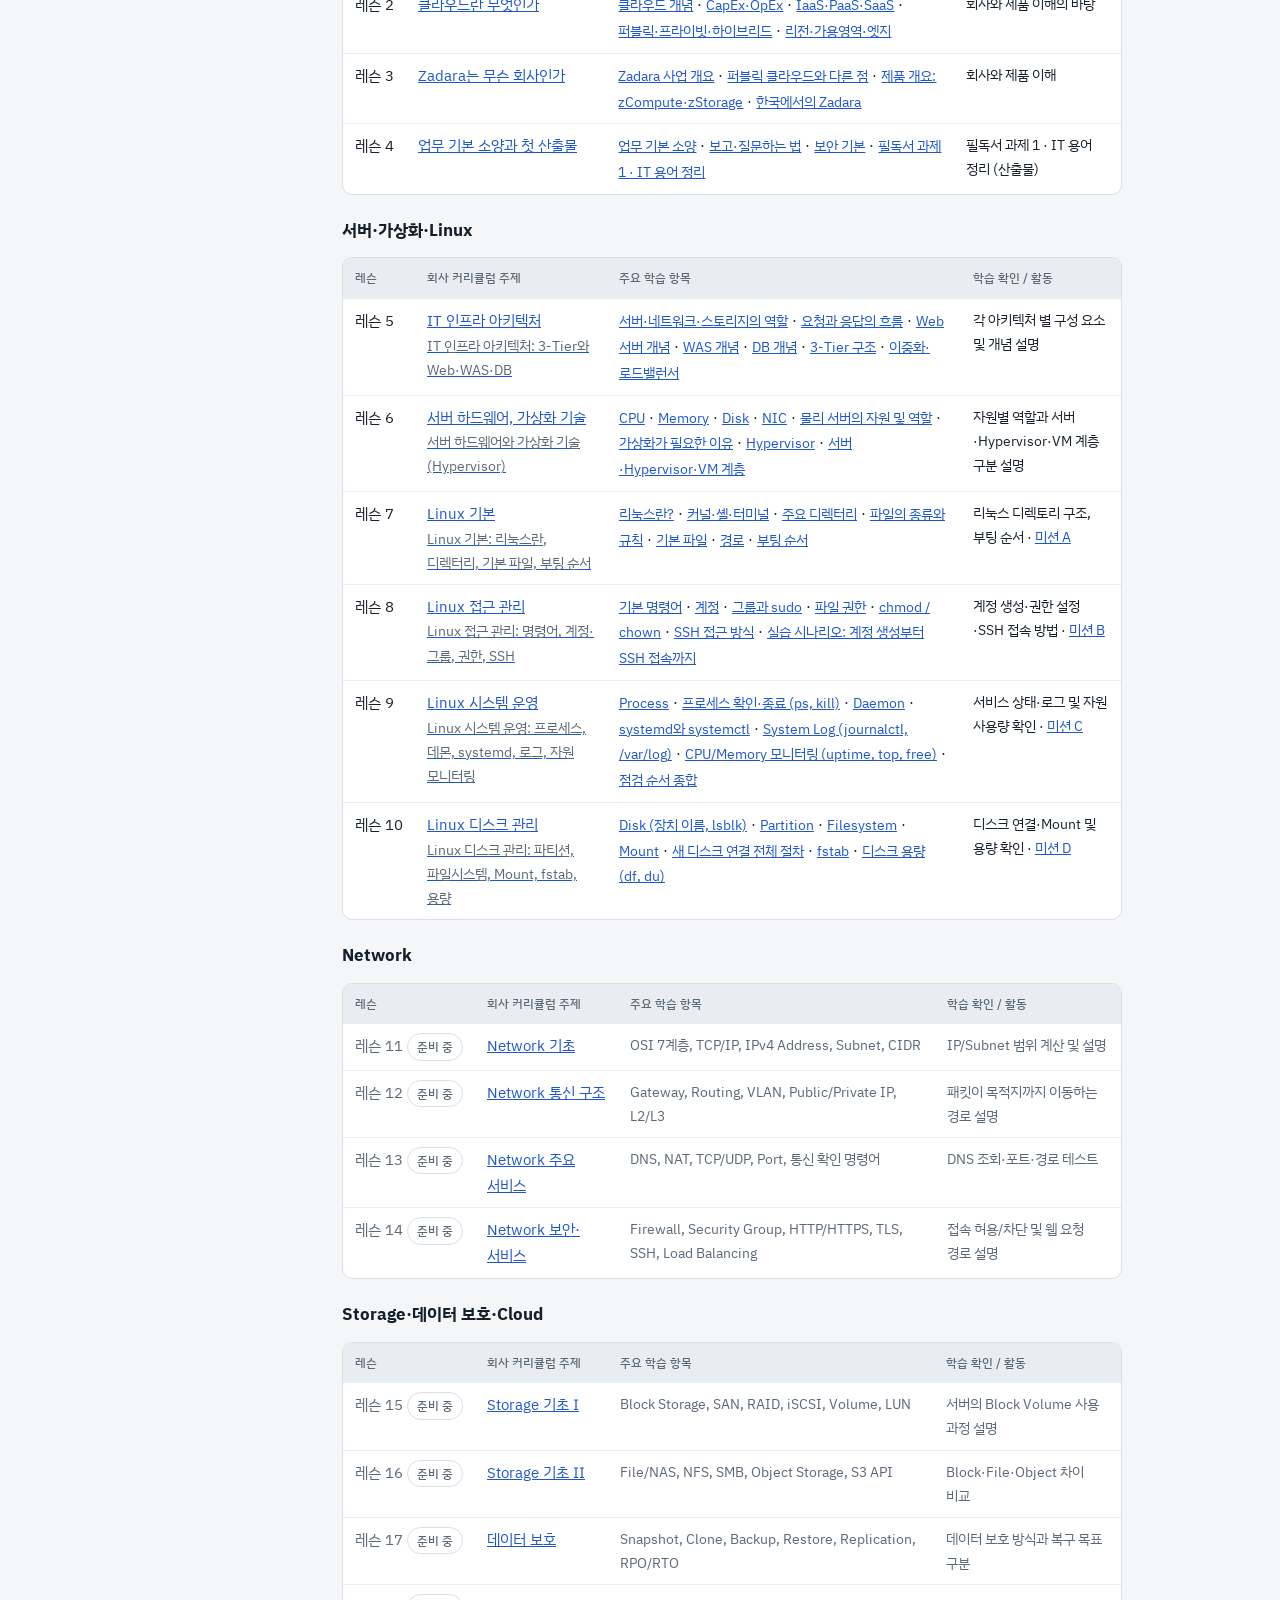
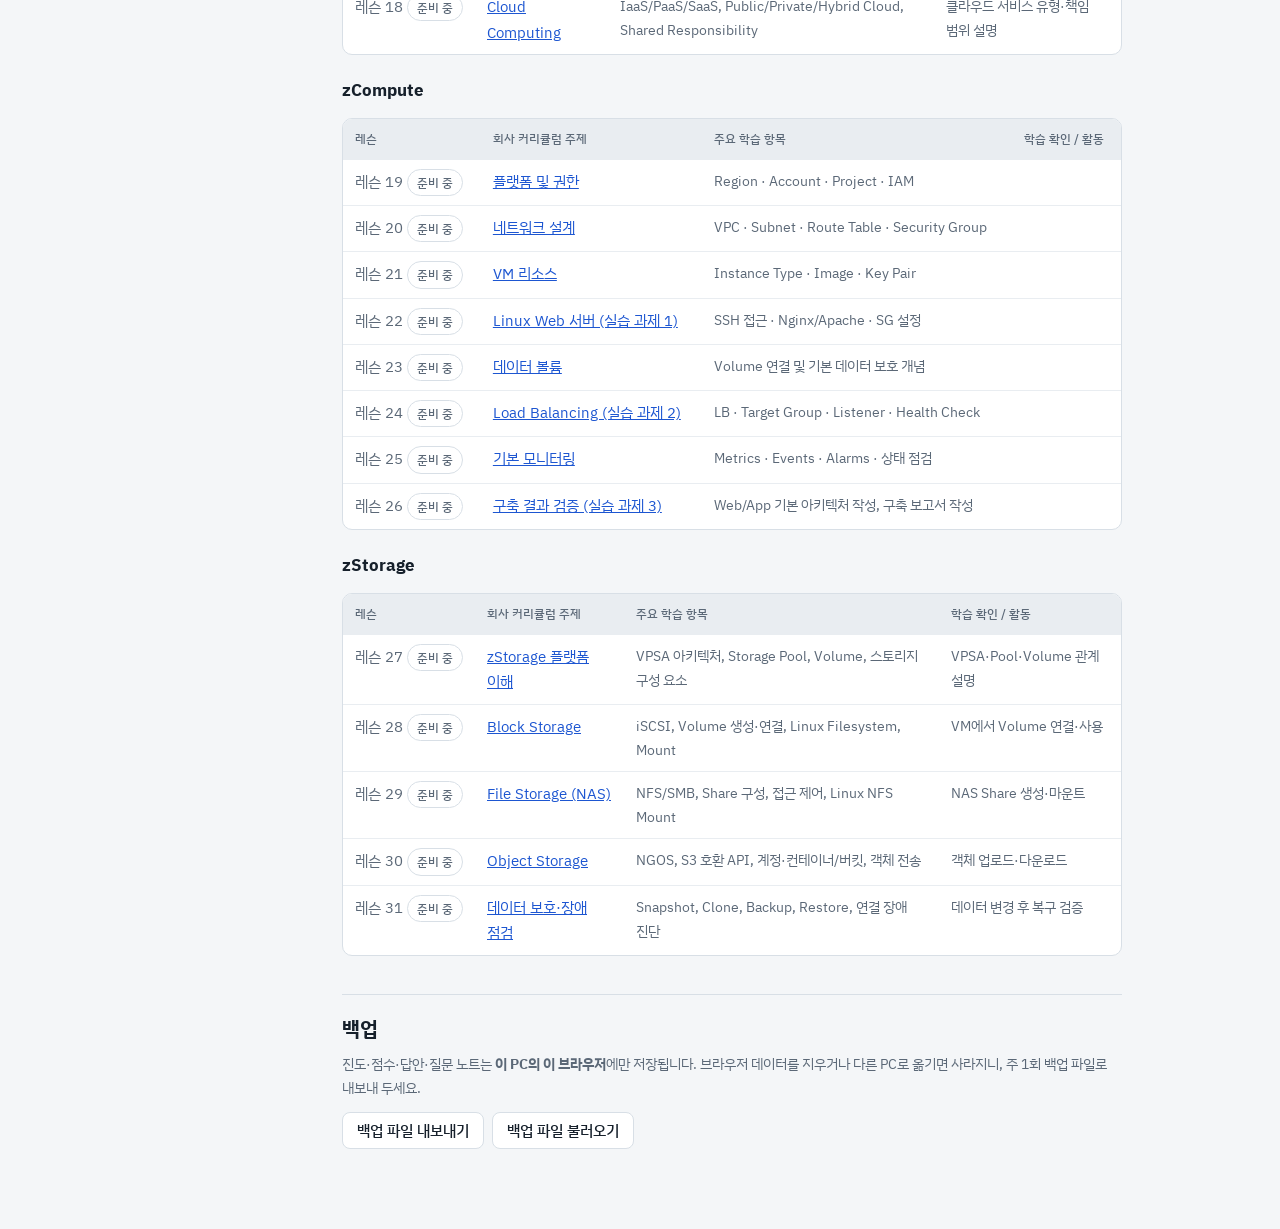
==== commit 00d76fa0: "보완 4: 화면에서 주차·일차 표시 제거, 목차 가독성 개선 - 화면에서 주차·일차·날짜 표시 제거: 레슨은 순서 번호(레슨 1, 2, 3 …)와 제목으로 표시 - 목차 그룹 이름" ====
--- a/index.html
+++ b/index.html
@@ -10,7 +10,7 @@
 </head>
 <body>
 <header class="top"><div class="top-in">
-  <div class="brand"><b>Zadara OJT 학습장</b><span>WEEK 1–7 · 신입사원 기술 OJT</span></div>
+  <div class="brand"><b>Zadara OJT 학습장</b><span>신입사원 기술 OJT</span></div>
   <div class="prog"><div class="bar" aria-hidden="true"><i id="pbar" style="width:0%"></i></div><span class="prog-num" id="pnum">0 레슨</span></div>
   <span class="sync" id="sync">이 브라우저에 저장</span>
   <button class="menu-btn" id="menuBtn" aria-expanded="false" aria-controls="nav">목차</button>
@@ -26,6 +26,7 @@
 <script src="content/guide.js"></script>
 <!-- 앱 코드 -->
 <script src="app/core.js"></script>
+<script src="app/icons.js"></script>
 <script src="app/widgets.js"></script>
 <script src="app/home.js"></script>
 <script src="app/lesson.js"></script>
--- a/app/styles.css
+++ b/app/styles.css
@@ -64,7 +64,7 @@
   padding-left:max(16px,env(safe-area-inset-left,0px));padding-right:max(16px,env(safe-area-inset-right,0px));padding-block:24px 80px}
 nav#nav{position:sticky;top:calc(env(safe-area-inset-top,0px) + 70px);align-self:start;max-height:calc(100vh - 90px);overflow:auto;padding-right:4px}
 .nav-g{margin-bottom:18px}
-.nav-g h4{margin:0 0 6px;font-size:.7rem;letter-spacing:.12em;color:var(--muted);font-family:var(--f-mono);font-weight:500;text-transform:uppercase}
+.nav-g h4{margin:0 0 6px;font-size:.86rem;letter-spacing:normal;color:var(--muted);font-family:var(--f-body);font-weight:700;line-height:1.4}
 .nav-a{display:flex;align-items:center;gap:9px;padding:6px 9px;border-radius:8px;color:var(--ink);text-decoration:none;font-size:.9rem;line-height:1.35}
 .nav-a:hover{background:var(--line-2)}
 .nav-a.on{background:var(--accent-soft);color:var(--accent);font-weight:500}
@@ -74,7 +74,7 @@
 main#view{min-width:0;max-width:780px}
 
 /* generic blocks */
-.eyebrow{font-family:var(--f-mono);font-size:.75rem;letter-spacing:.1em;color:var(--accent);text-transform:uppercase;margin-bottom:6px}
+.eyebrow{font-family:var(--f-mono);font-size:.75rem;letter-spacing:.1em;color:var(--accent);margin-bottom:6px}
 .lede{font-size:1.04rem;color:var(--muted);margin-top:.5rem}
 .card{background:var(--card);border:1px solid var(--line);border-radius:var(--r);padding:18px 20px}
 .stack-v{display:flex;flex-direction:column;gap:14px}
@@ -301,3 +301,34 @@
 .nav-a.exam.on{color:var(--accent)}
 .lrow.soon .tt,.soon-row td{color:var(--muted)}
 h3 + .lesson-list{margin-top:6px}
+
+/* ---------- 그림 (app/icons.js 부품 + 레슨 본문의 <svg class="fig">) ---------- */
+.fig-sprite{position:absolute;width:0;height:0;overflow:hidden}
+.fig{display:block;width:100%;height:auto;max-width:620px;margin:1.2rem auto .4rem;color:var(--ink);overflow:visible}
+.fig text{font-family:var(--f-body);fill:var(--ink);font-size:19px}
+.fig .c{text-anchor:middle}
+.fig .e{text-anchor:end}
+.fig .b{font-weight:700}
+.fig .t-s{font-size:17px;fill:var(--muted)}
+.fig .t-acc{fill:var(--accent)}
+.fig .t-bad{fill:var(--bad)}
+.fig .t-good{fill:var(--good)}
+.fig .acc{color:var(--accent)}
+.fig .bad{color:var(--bad)}
+.fig .mut{color:var(--muted)}
+.fig .zone{fill:none;stroke:var(--muted);stroke-width:2;stroke-dasharray:8 6}
+.fig .wall{fill:none;stroke:var(--muted);stroke-width:2}
+.fig .pair{fill:var(--accent-soft);stroke:none}
+.fig .ln{fill:none;stroke:var(--muted);stroke-width:2.2}
+.fig .ln.acc{stroke:var(--accent)}
+.fig .ln.bad{stroke:var(--bad)}
+.fig .ln.dash{stroke-dasharray:7 6}
+.fig .badge circle{fill:var(--accent)}
+.fig .badge text{fill:var(--accent-ink);font-size:16px;font-weight:700;text-anchor:middle}
+.fig-sprite .mk{fill:var(--muted)}
+.fig-sprite .mk-acc{fill:var(--accent)}
+.fig-cap{font-size:.85rem;color:var(--muted);text-align:center;margin:0 0 1.2rem}
+.fig-ico{display:block;width:96px;height:48px;color:var(--ink);margin-bottom:2px}
+.fig-ico text{font-family:var(--f-body);fill:var(--ink);font-size:13px}
+.fig-ico .zone{fill:none;stroke:var(--muted);stroke-width:1.6;stroke-dasharray:5 4}
+.fig-ico .ln{stroke:var(--muted);stroke-width:2;fill:none}
